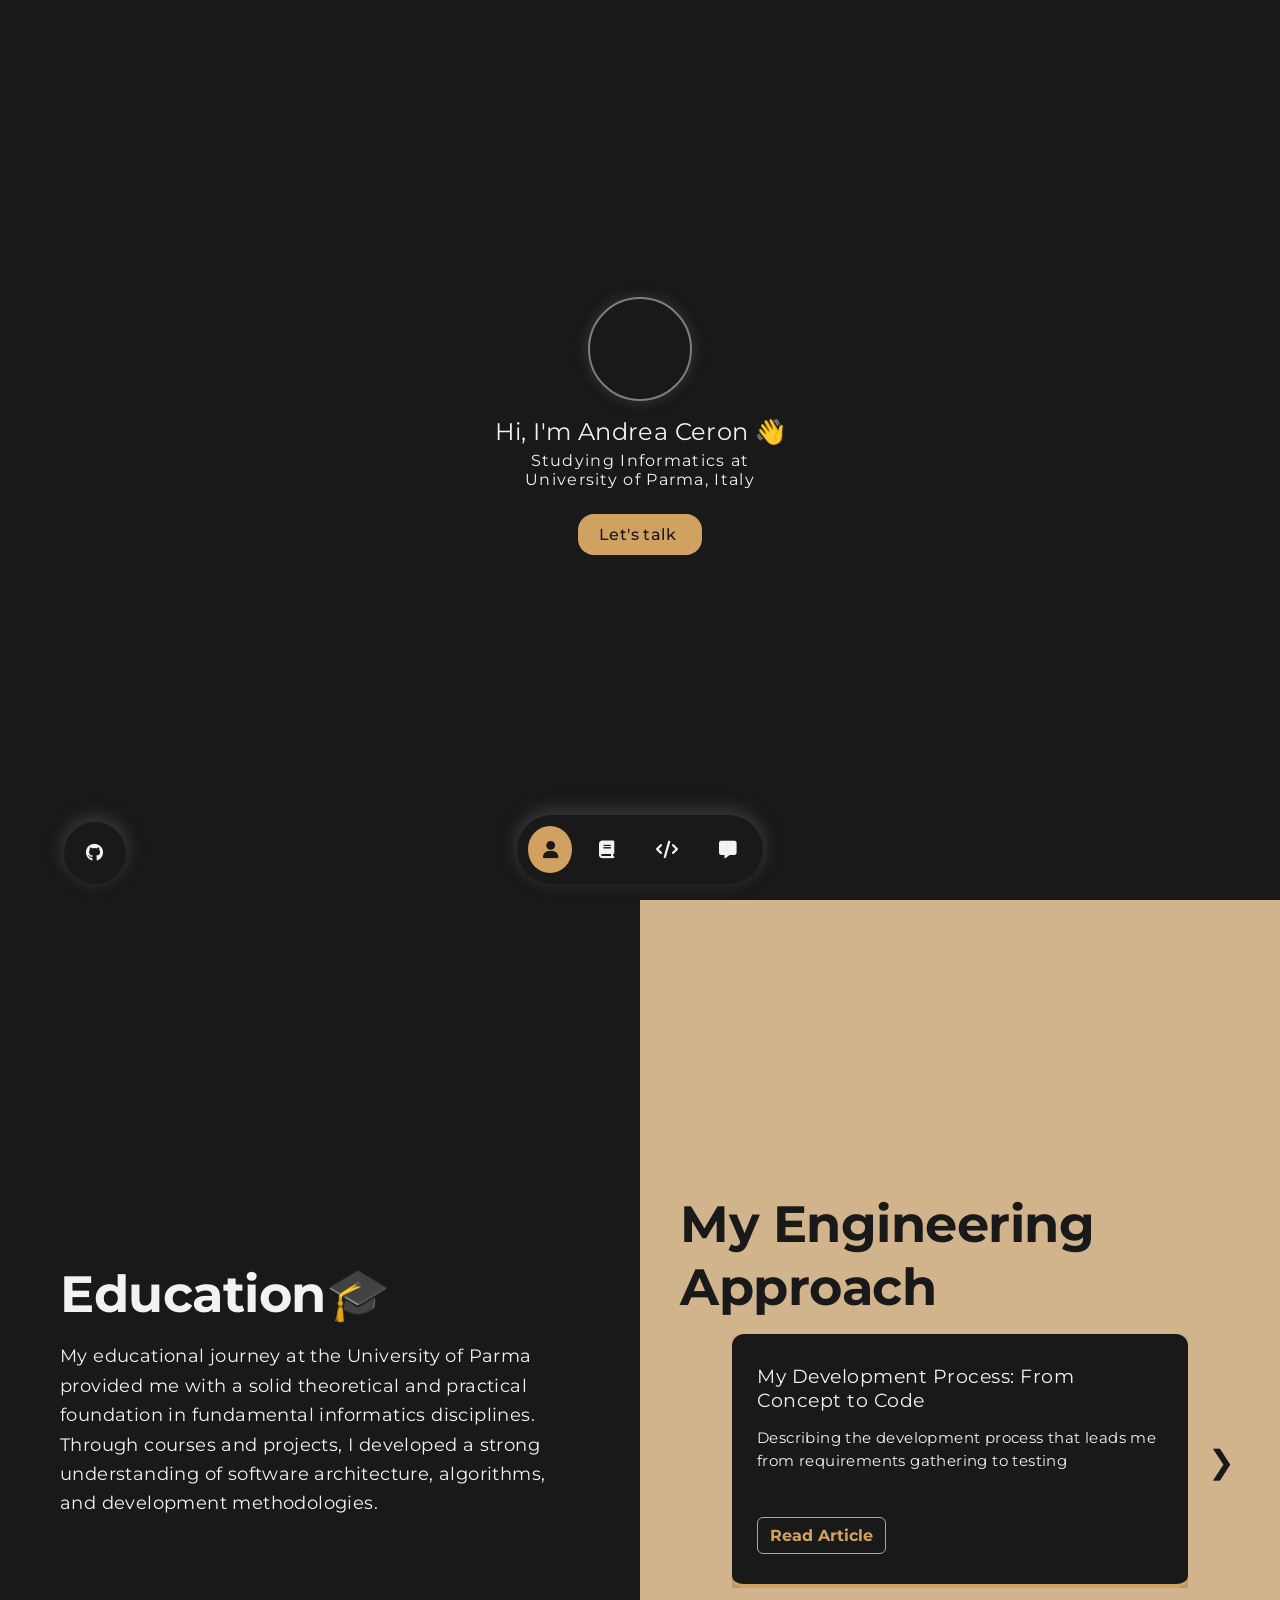
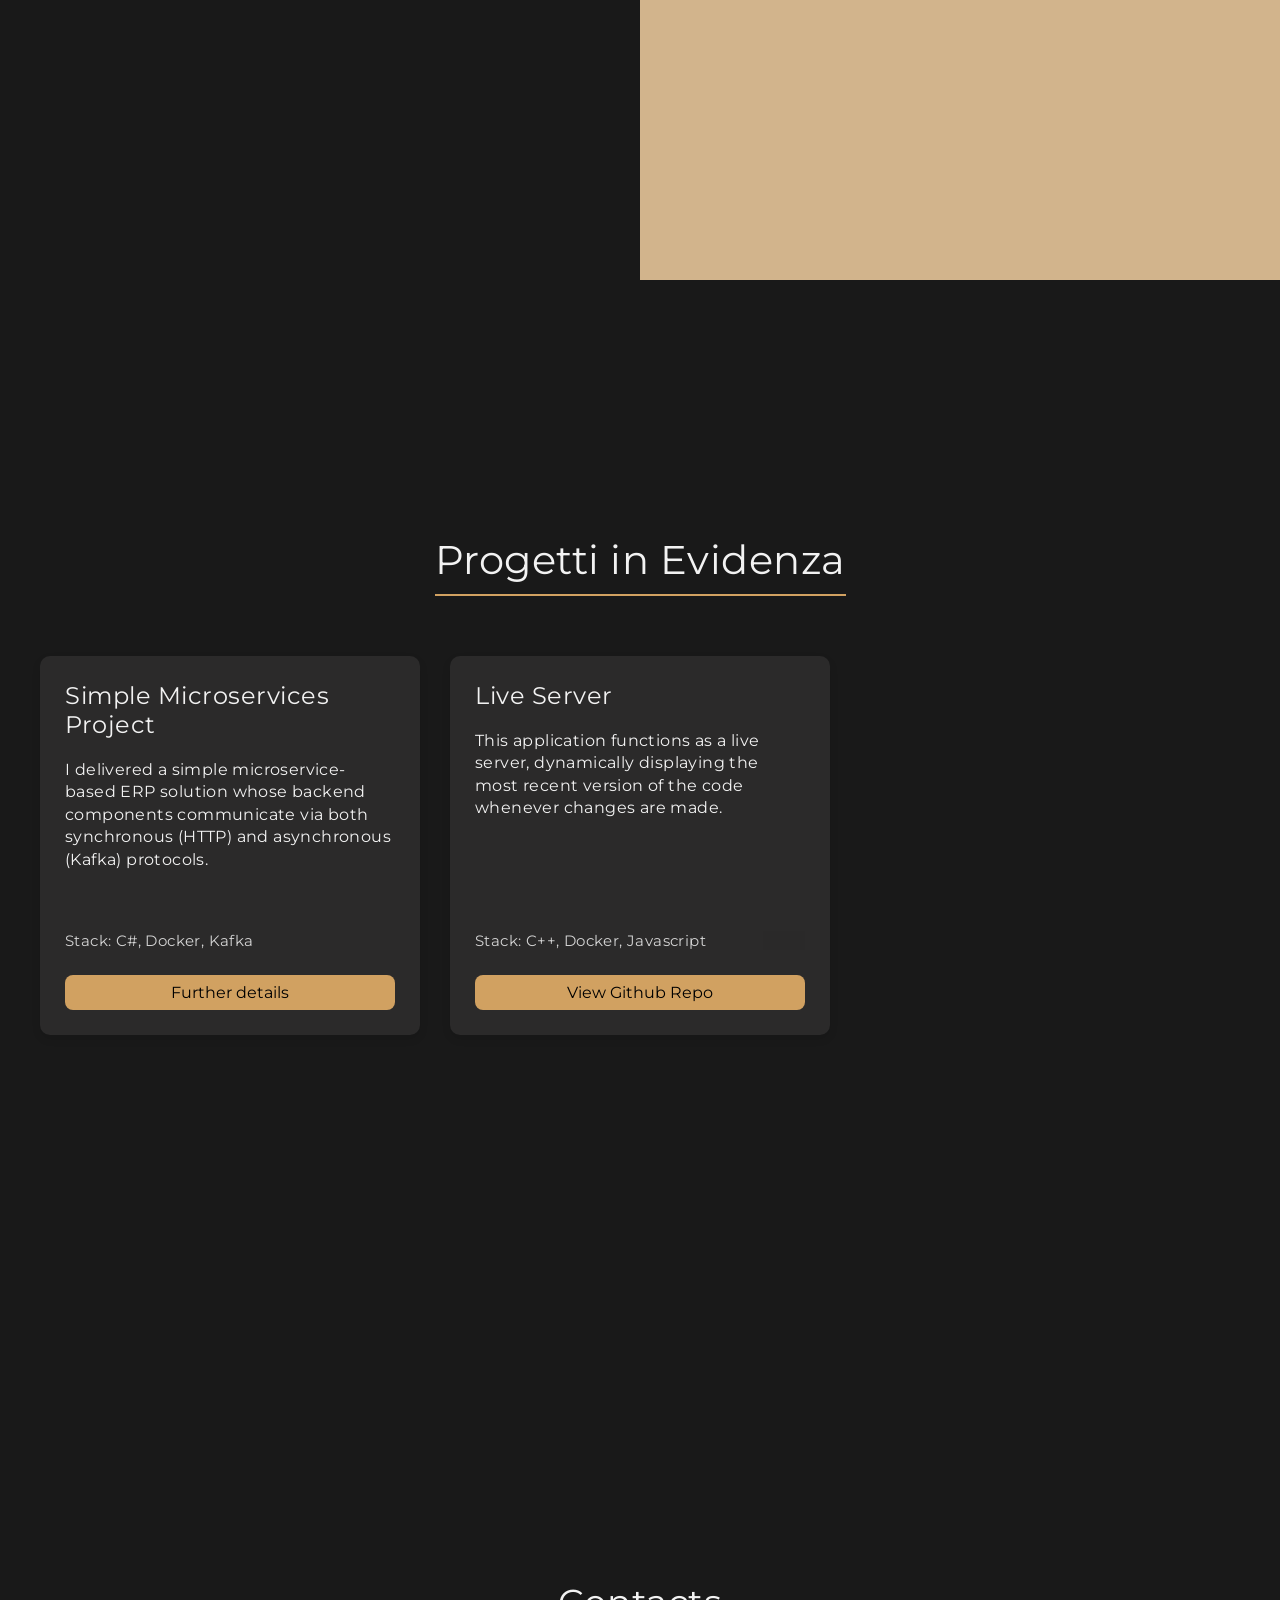
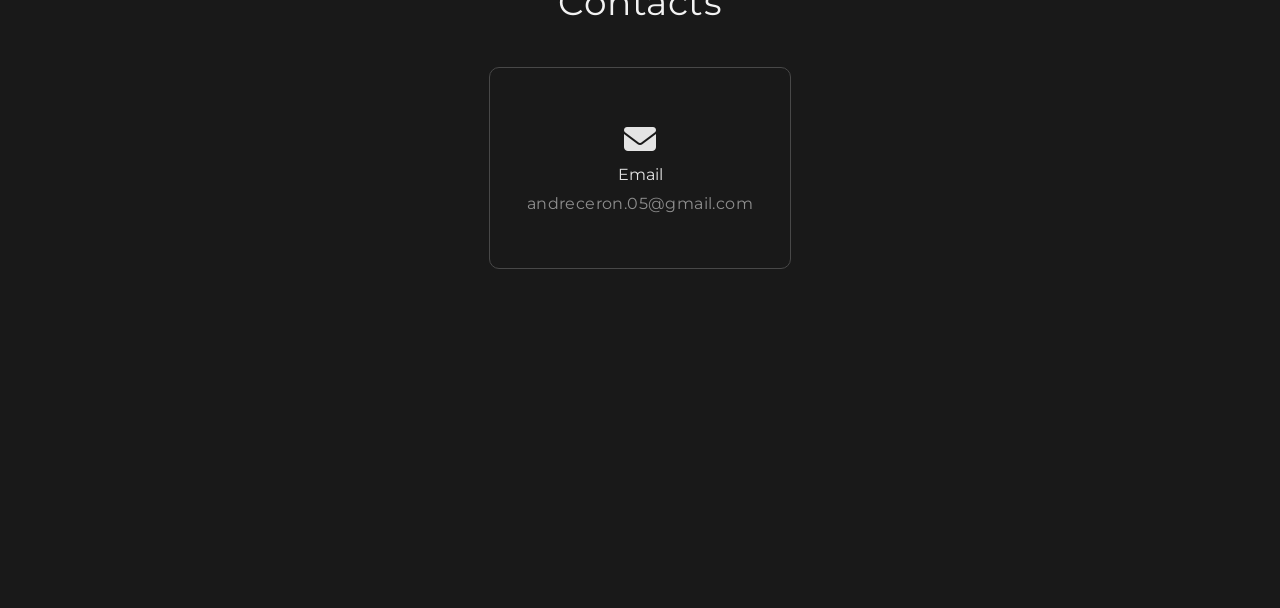
==== index.html @ 9f54c5ac "fix" ====
<!DOCTYPE html>
<html lang="it">
<head>
    <meta charset="UTF-8">
    <meta name="viewport" content="width=device-width, initial-scale=1.0">
    <title>Sito Personale SPA</title>
    <link rel="stylesheet" href="https://cdnjs.cloudflare.com/ajax/libs/font-awesome/6.4.0/css/all.min.css">
</head>
<body>
    <nav id="navbar">
    </nav>
    <main id="app">
    </main>
    <script type="module" src="script/Router.js"></script>
    <link rel="stylesheet" href="css/app.css">

</body>
</html>
---- css/app.css ----
@import url('https://fonts.googleapis.com/css2?family=Montserrat:wght@400;700&display=swap');

:root{
    --header-height: 3rem;

    /* ======== COLORS  ========== */
    --hue: 0;
    --sat: 0%;
    --title-color:#f2f2f2;
    --title-color-dark: hsl(var(--hue), var(--sat), 0% );
    --text-color: #f2f2f2;
    --body-color: hsl(var(--hue), var(--sat), 98%);
    --container-color: #191919;
    --light-color: #f2f2f2

    /* ========= Font and Typography */
    --body-font: 'Raleway', sans-serif;
    --montserrat: 'Montserrat', sans-serif;

    /* SIZE */
    --big-font-size: 3.5rem;
    --h1-font-size: 2.25rem;
    --h2-font-size: 1.5rem;
    --h3-font-size: 1.25rem;
    --normal-font-size: 1rem;
    --small-font-size: 0.875rem;
    --smaller-font-size: 0.813rem;
    --tiny-font-size: 0.625rem;

    /* WEIGHT */
    --font-normal: 400;
    --font-medium: 500;
    --font-semi-bold: 600;


    /* ============  Margins bottom */
    --mb-0-25: 0.25rem;
    --mb-0-5: 0.5rem;
    --mb-0-75: 0.75rem;
    --mb-1: 1rem;
    --mb-1-5: 1.5rem;
    --mb-2: 2rem;
    --mb-2-5: 2.5rem;
    --mb-3: 3rem;

    /* ============== z-index ==================*/
    --z-tooltip: 10;
    --z-fixed: 100;
    --z-modal: 1000;
}

@media screen and(max-width: 992px) {
    :root{

        /* SIZE */
        --big-font-size: 2.75rem;
        --h1-font-size: 1.5rem;
        --h2-font-size: 1.25rem;
        --h3-font-size: 1rem;
        --normal-font-size: 0.938rem;
        --small-font-size: 0.813rem;
        --smaller-font-size: 0.75rem;

    }
}


/* ======== BASE ======== */


*{
    margin: 0;
    padding: 0;
    /* box-sizing: border-box; */
    background: #191919;
}

/* ===== Scrollbar CSS ===== */
  /* Firefox */


  /* Chrome, Edge, and Safari */


html{
    scroll-behavior: smooth;

}




body,button,input, textarea{
    font-family: var(--montserrat);
    font-size: var(--normal-font-size);
}

body{
    background-color: var(--body-color);
    color: var(--text-color);
        overflow-x: hidden; 

}

h1,h2,h3{
    color: #f2f2f2;
    font-weight: var(--font-normal);
    font-family: var(--montserrat);
    letter-spacing: .5px;

}
p{
    color: #f2f2f2;
    font-family: var(--montserrat) ;
    letter-spacing: .4px;
}

ul{
    list-style: none;
}

a{
    text-decoration: none;
    color: #454545;
    font-weight: var(--font-normal);
    font-family: var(--montserrat);
}

button{
    cursor: pointer;
    border: none;
    outline: none;

}

img{
    max-width: 100%; 
    height: auto;
}


.section__title{
    font-size: var(--h1-font-size);
    color: var(--title-color);
    letter-spacing: .5px;
}

.section__subtitle{
    display: block;
    font-size: var(--small-font-size);
    margin-bottom: 4rem;
    letter-spacing: .8px;

}

.section__title, .section__subtitle{
    text-align: center;
}




.grid{
    display: grid;
    gap:1.5;
}

/* ===== BUTTONS ======  */
.button{
    display: inline-block;
    background-color: #d1a161;
    color: var(--container-color);
    padding: 0.7rem 1.3rem;
    border-radius: 1rem;
    font-weight:  var(--font-medium);
    transition: .3s;
}

.button:hover{
    background-color: #f2f2f2;


}

.button__icon{
    margin-left: var(--mb-0-5);
}

.button__flex{
    display: inline-flex;
    align-items: center;
}


.footer{
    height: 100px;
}

::-webkit-scrollbar{width:7px}
::-webkit-scrollbar-track{background:#303030;border-radius:0px}
::-webkit-scrollbar-thumb{background:#9b9b9b;border: radius 7px}

/* ---------------------------------- */
/* ======= LAYOUT ======= */
.container{
    max-width: 968px; /* OK per desktop */
    margin-left: auto;
    margin-right: auto;
    /* Aggiungo un padding orizzontale di base per evitare che il contenuto
       tocchi i bordi dello schermo sui desktop più piccoli */
    padding: 0 1.5rem; 
}

/* Modifica la sezione per ridurre il padding su mobile */
.section{
    /* padding: 6rem 0 2rem; - Molto grande per mobile */
    padding: 4rem 0 2rem; /* Leggera riduzione di default */
}

@media screen and (max-width: 768px){
    /* Riduci la larghezza massima del contenitore */


    /* Riduci il padding delle sezioni */
    .section{
        padding: 3rem 0 1.5rem;
    }

    /* Riduci lo spazio sotto il sottotitolo */
    .section__subtitle{
        margin-bottom: 2.5rem; 
    }
}

@media screen and (max-width: 576px){
    
    /* Ridimensionamento Font per Mobile */
    :root{
        /* SIZE */
        --big-font-size: 2rem; 
        --h1-font-size: 1.25rem; /* Titoli di sezione */
        --h2-font-size: 1.1rem; /* Titoli medi */
        --h3-font-size: 0.95rem; /* Titoli piccoli */
        --normal-font-size: 0.9rem; /* Testo del corpo */
        --small-font-size: 0.75rem; 
        --smaller-font-size: 0.68rem;
    }

    /* Rimuovi la larghezza massima sul container, usa i margini */
    .container{
        max-width: initial; /* Lascia che sia il padding a controllare i bordi */
        padding: 0 1rem; /* Riduci il padding laterale a 1rem */
    }
    
    /* Riduzione minima di padding per le sezioni */
    .section{
        padding: 2.5rem 0 1.5rem;
    }
    
    /* Riduci l'altezza dell'header se usi un header fisso */
    :root {
        --header-height: 2.5rem;
    }

    /* Pulsanti più piccoli su mobile */
    .button{
        padding: 0.6rem 1.1rem;
        font-size: var(--small-font-size);
    }
}

@media screen and (max-width: 350px){
    .container {
        padding: 0 0.75rem; /* Margini laterali molto stretti */
    }

    /* Riduci leggermente ancora il font del corpo se necessario */
    :root{
        --normal-font-size: 0.875rem; /* 14px */
    }

    /* Riduci l'immagine (già gestito da max-width: 100% per img) */
}
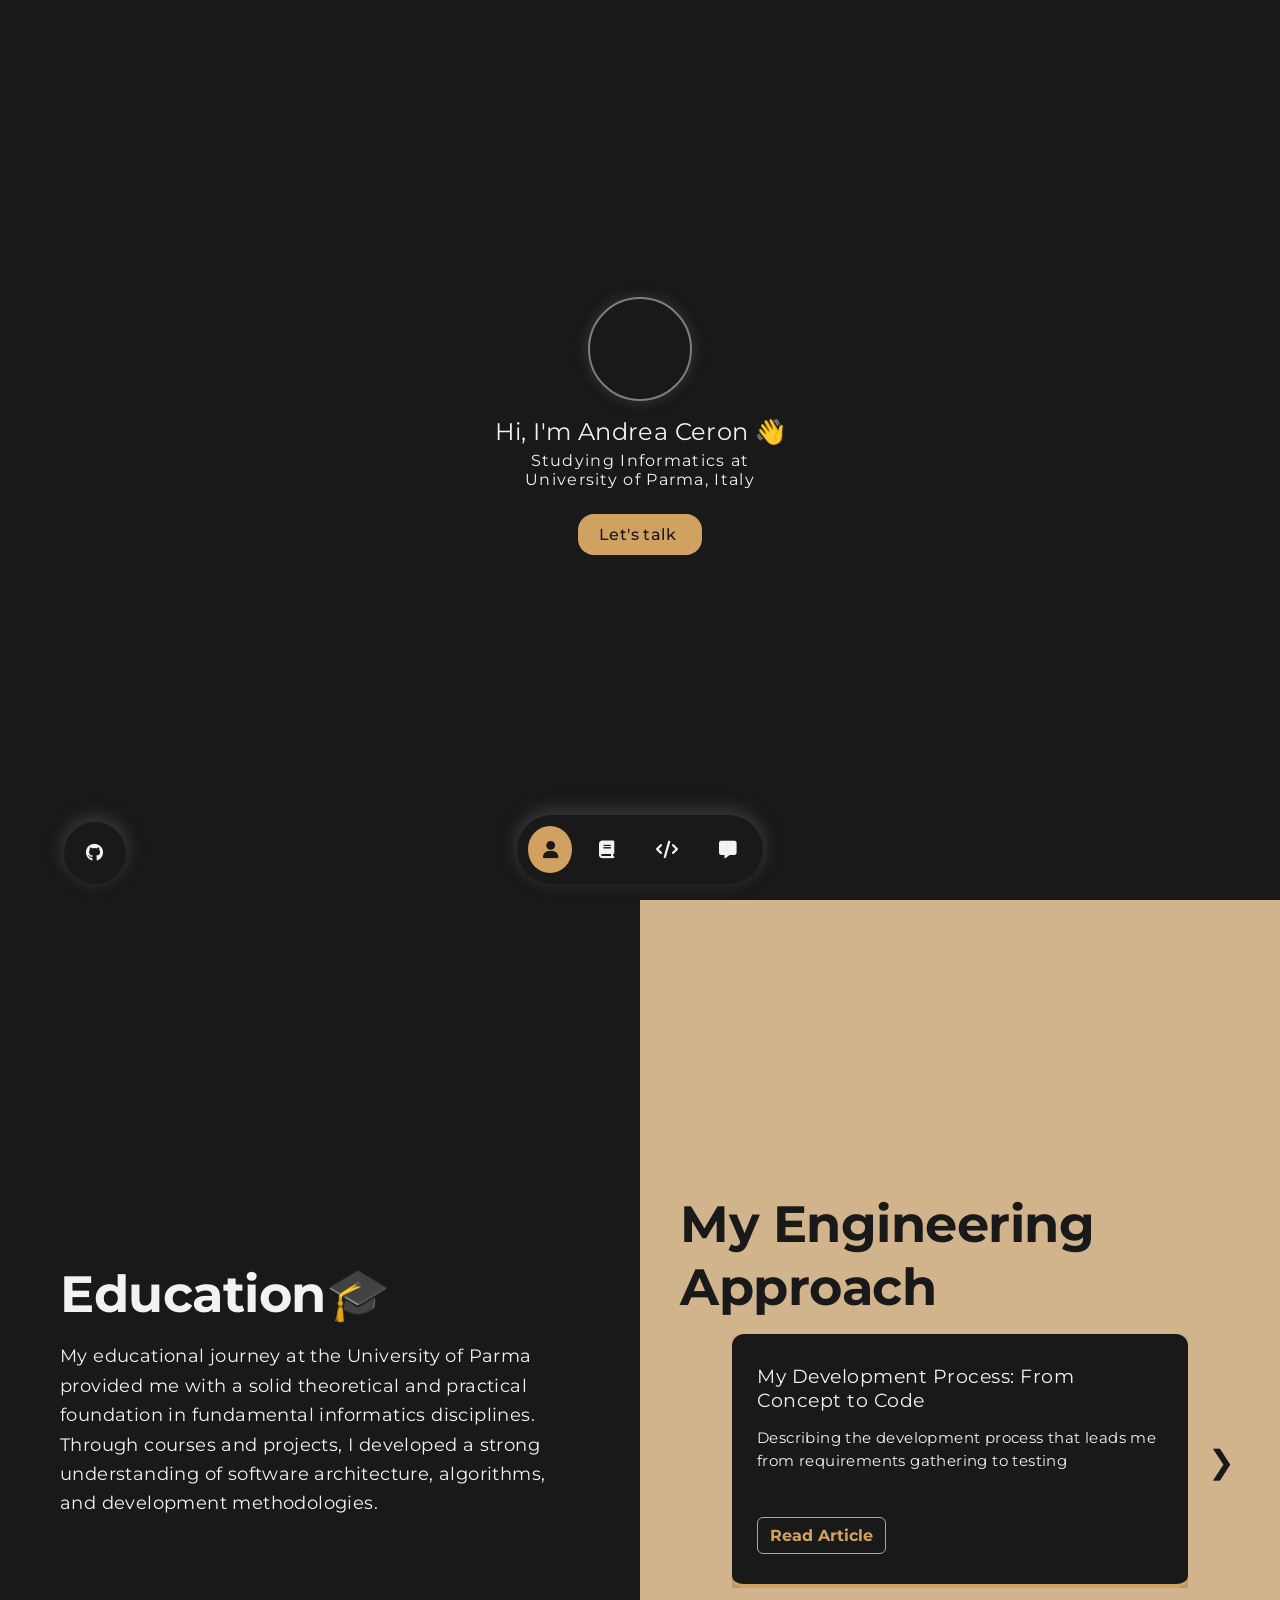
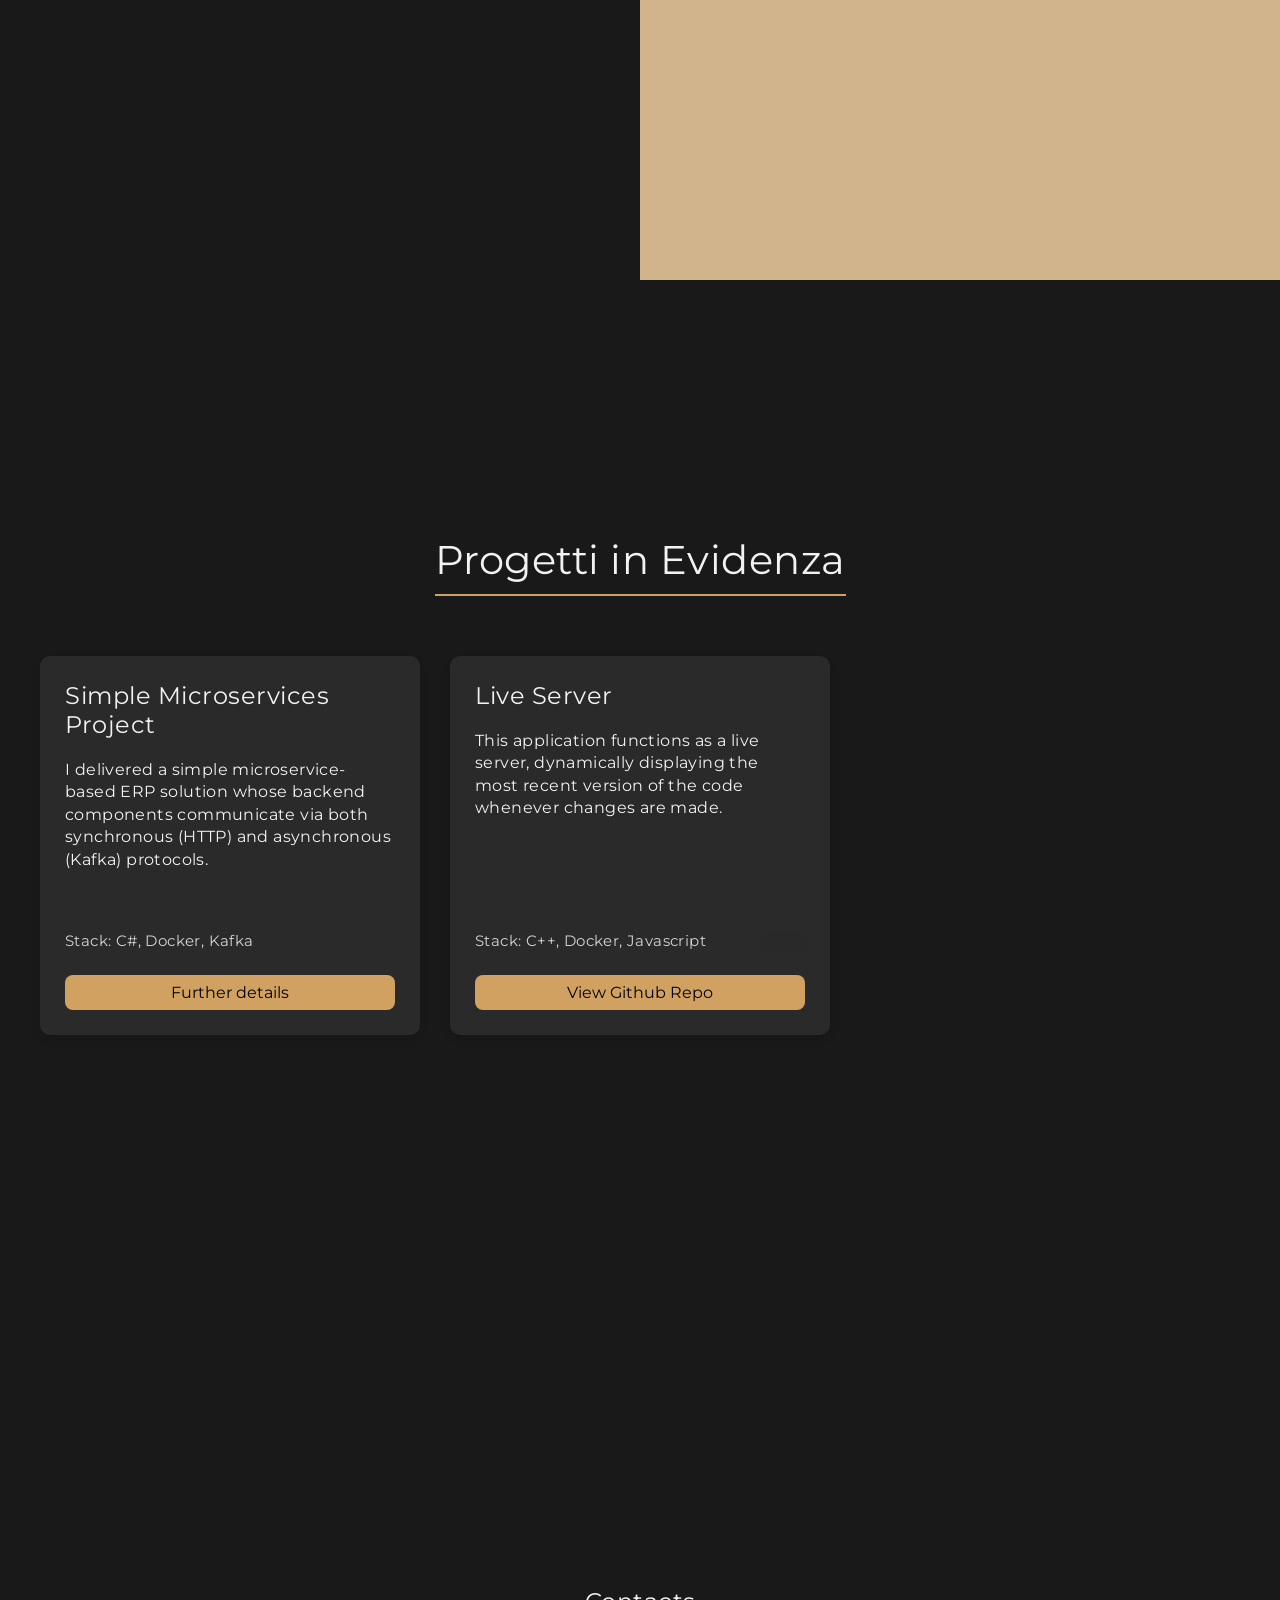
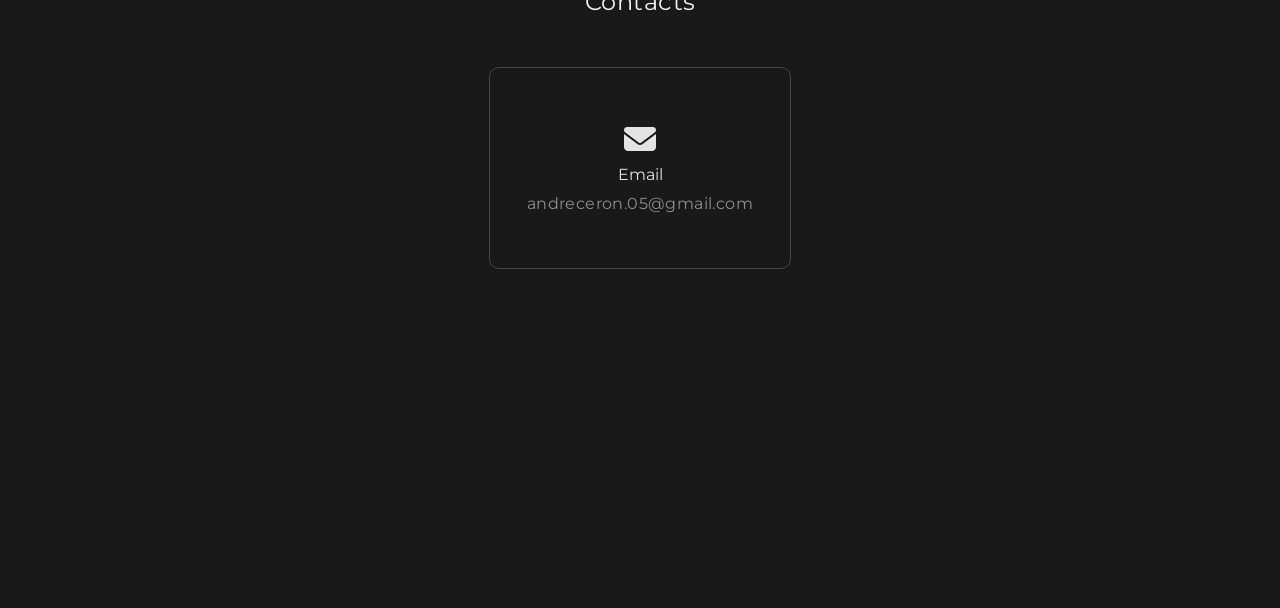
==== commit 8fc3eaed: "commit dominio" ====
--- a/index.html
+++ b/index.html
@@ -5,6 +5,7 @@
     <meta name="viewport" content="width=device-width, initial-scale=1.0">
     <title>Sito Personale SPA</title>
     <link rel="stylesheet" href="https://cdnjs.cloudflare.com/ajax/libs/font-awesome/6.4.0/css/all.min.css">
+    <link rel="stylesheet" href="css/app.css">
 </head>
 <body>
     <nav id="navbar">
@@ -12,7 +13,6 @@
     <main id="app">
     </main>
     <script type="module" src="script/Router.js"></script>
-    <link rel="stylesheet" href="css/app.css">
 
 </body>
 </html>
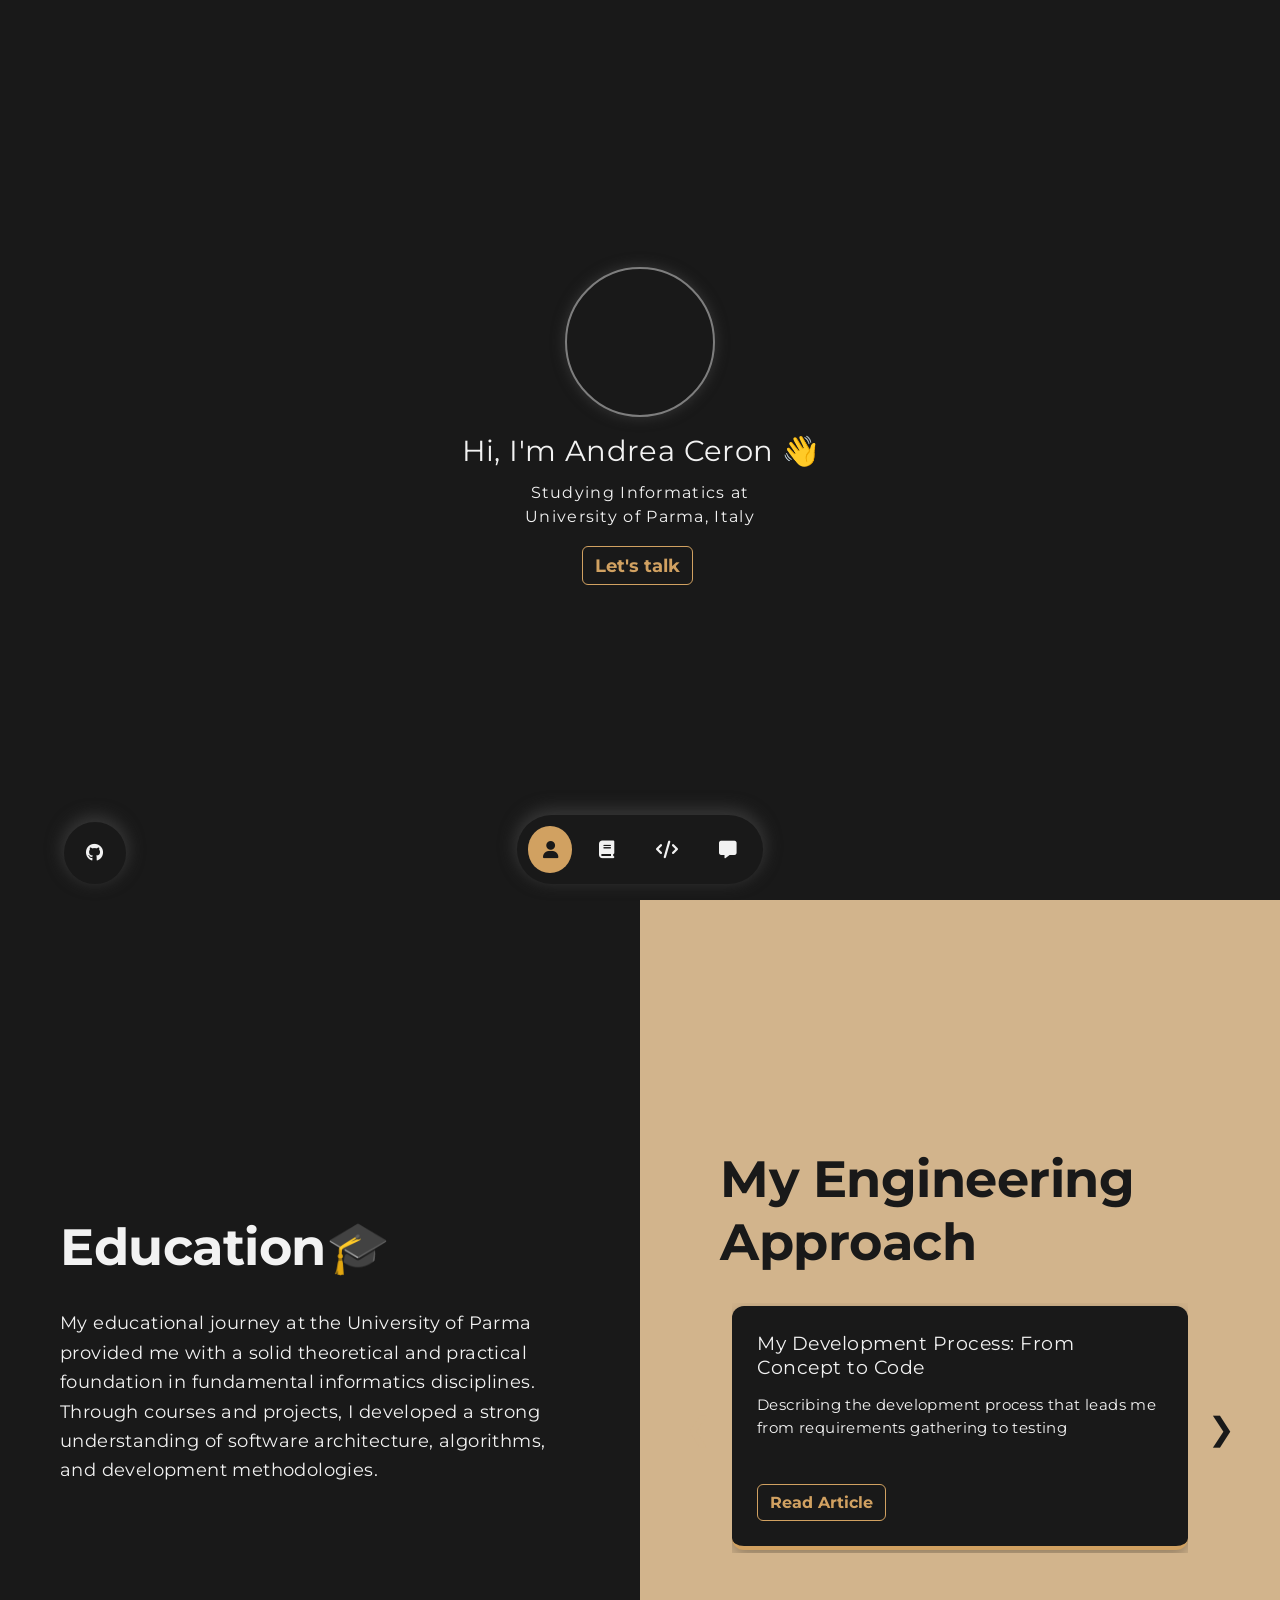
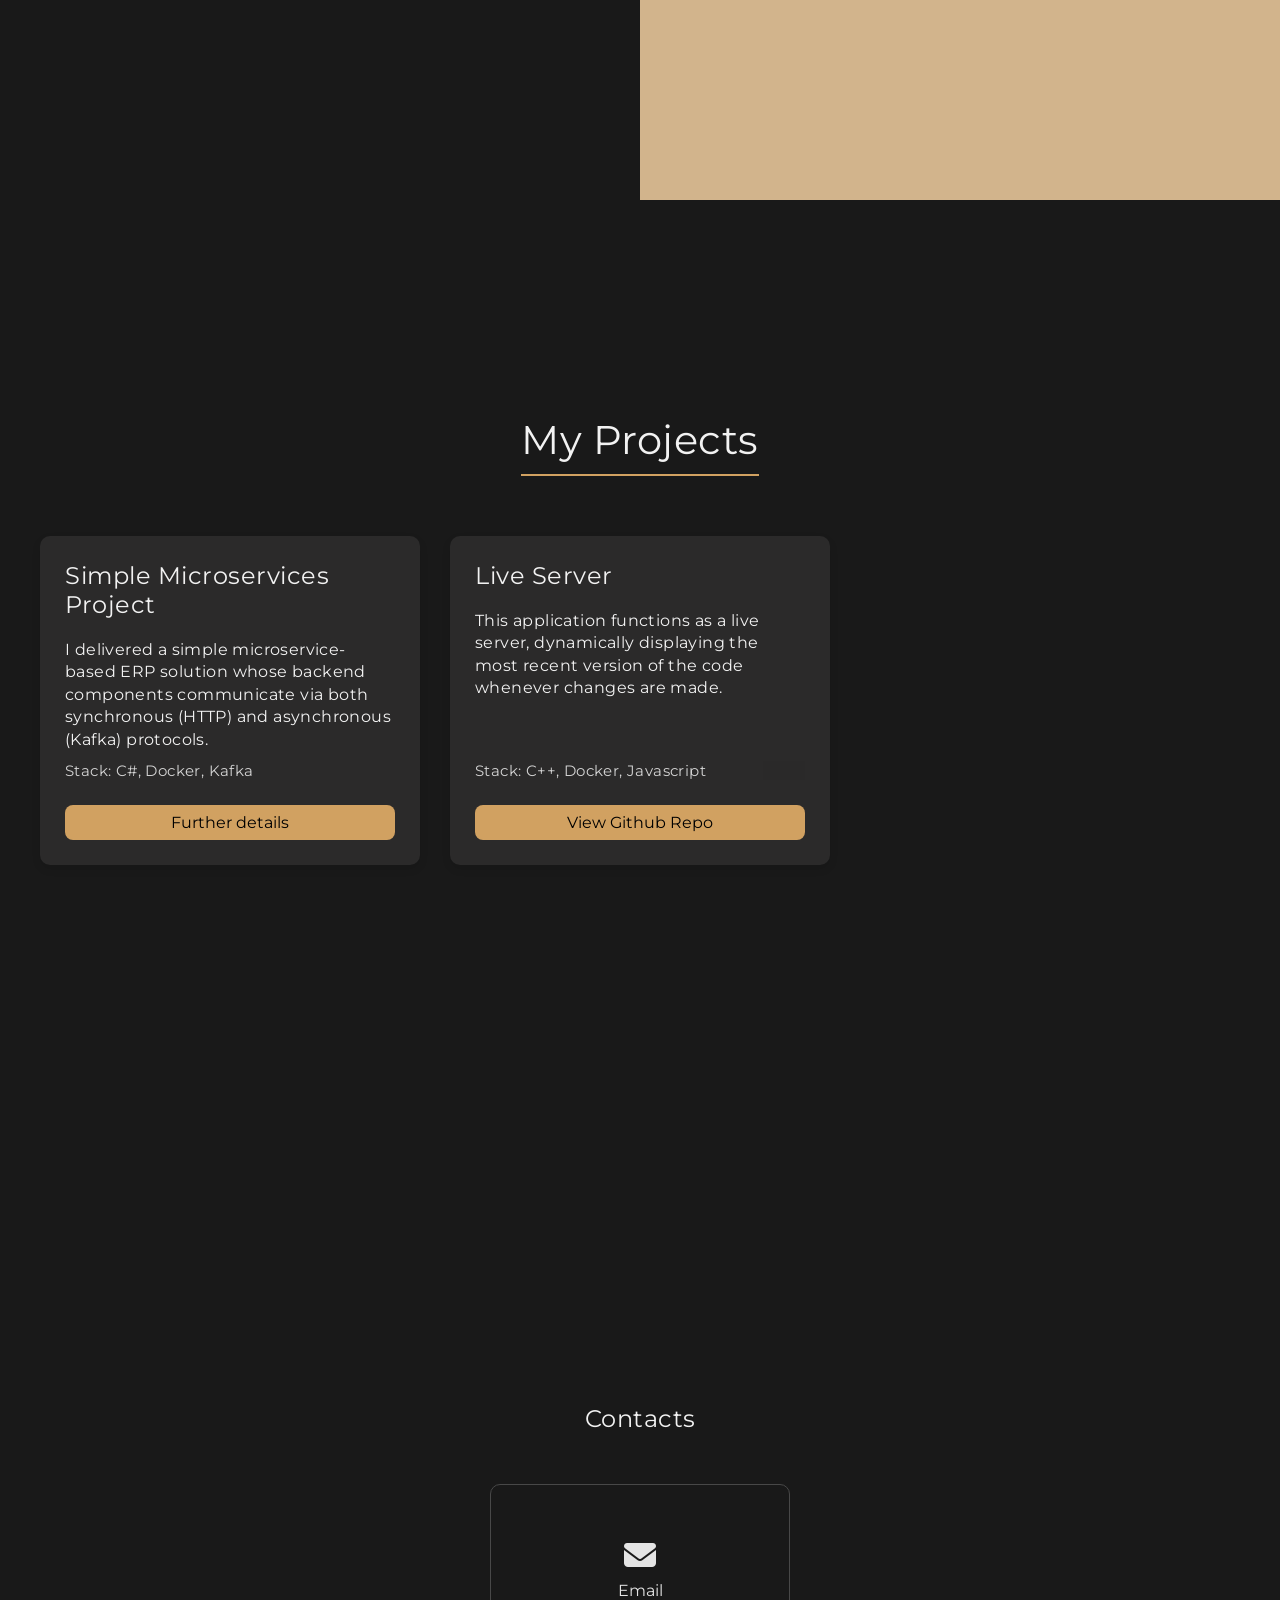
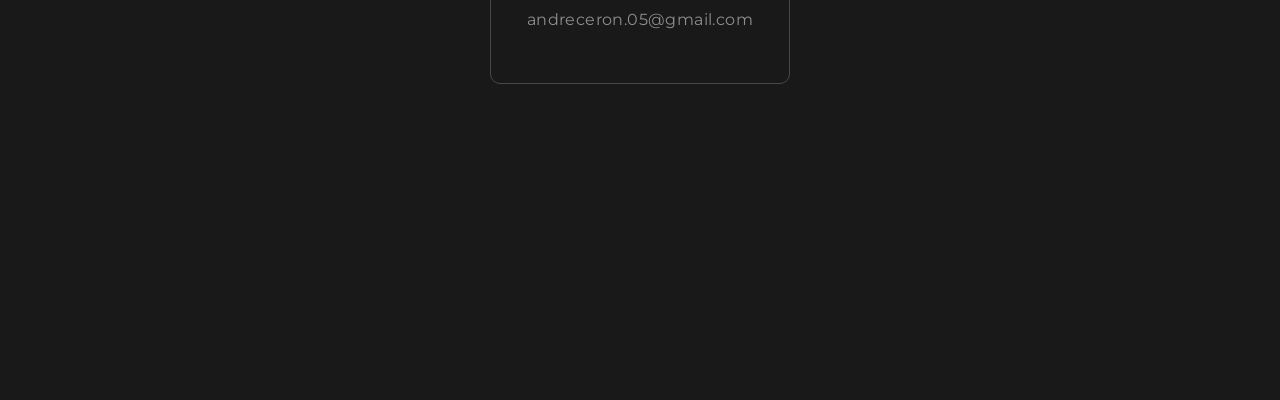
==== commit 6b91dcb9: "fix CSS" ====
--- a/index.html
+++ b/index.html
@@ -3,7 +3,7 @@
 <head>
     <meta charset="UTF-8">
     <meta name="viewport" content="width=device-width, initial-scale=1.0">
-    <title>Sito Personale SPA</title>
+    <title>Andrea Ceron</title>
     <link rel="stylesheet" href="https://cdnjs.cloudflare.com/ajax/libs/font-awesome/6.4.0/css/all.min.css">
     <link rel="stylesheet" href="css/app.css">
 </head>
--- a/css/app.css
+++ b/css/app.css
@@ -1,5 +1,12 @@
 @import url('https://fonts.googleapis.com/css2?family=Montserrat:wght@400;700&display=swap');
 
+
+/* Fondamentale per il Responsive Design! */
+*,
+*::before,
+*::after {
+  box-sizing: border-box;
+}
 :root{
     --header-height: 3rem;
 
